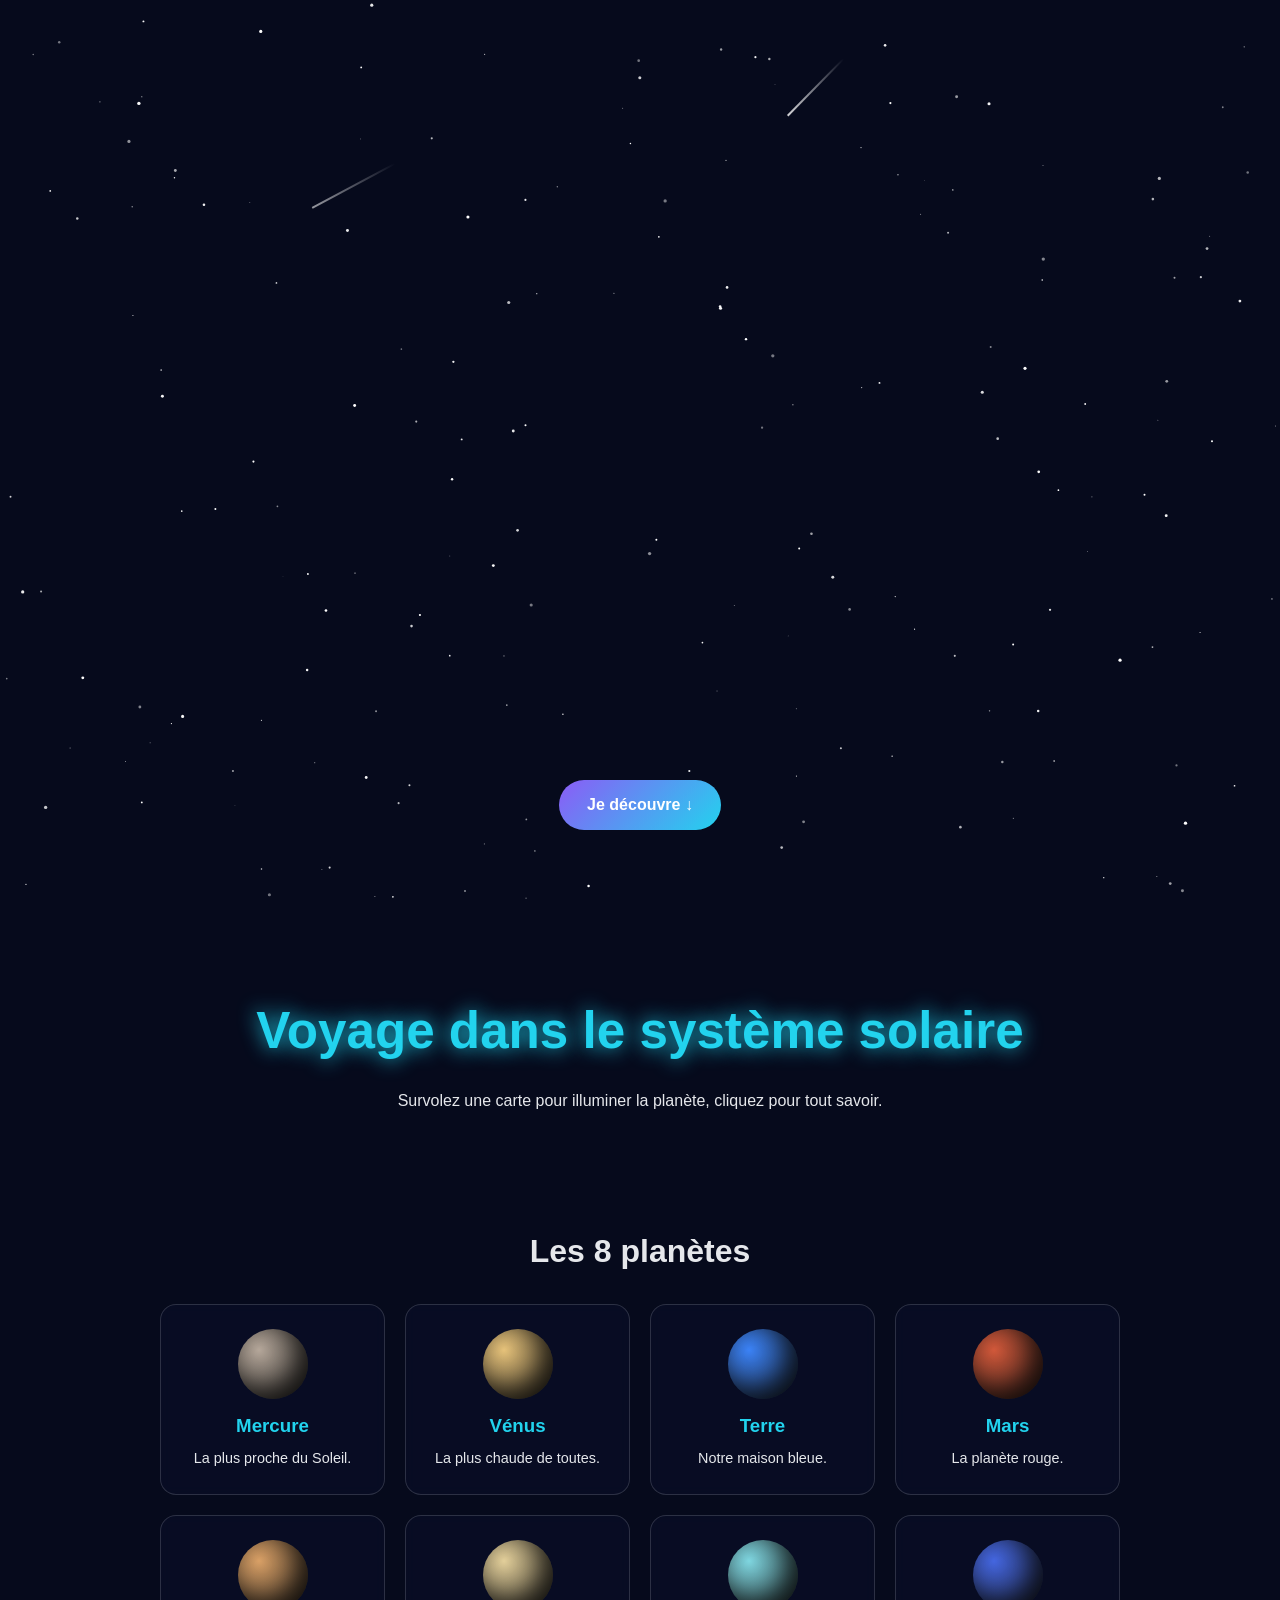
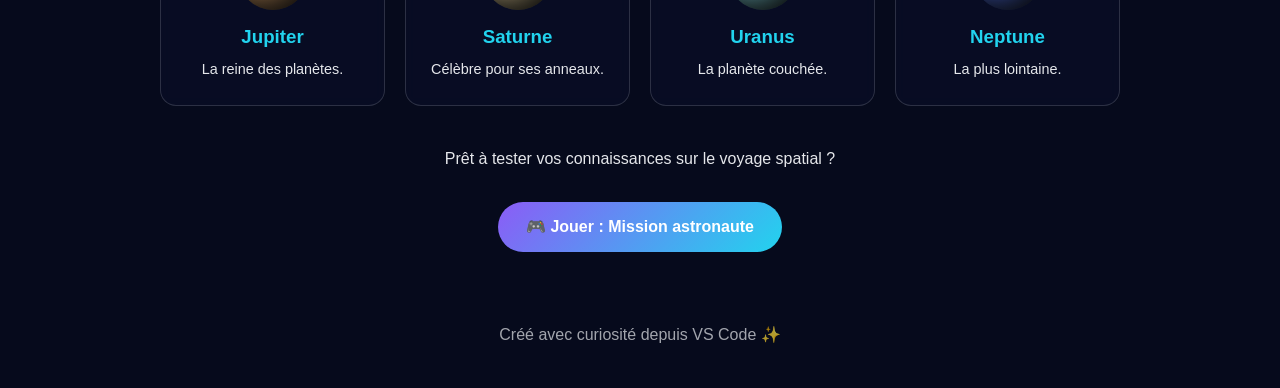
==== index.html @ cc8459a4 "Voyage dans l'espace" ====
<!DOCTYPE html>
<html lang="fr">
<head>
  <meta charset="UTF-8">
  <meta name="viewport" content="width=device-width, initial-scale=1.0">
  <title>Voyage dans l'espace</title>
  <link rel="stylesheet" href="style.css">
</head>
<body>
  <canvas id="fond"></canvas>

  <!-- Écran d'accueil : uniquement le ciel étoilé et un bouton -->
  <section class="accueil">
    <a class="bouton pulse" href="#intro">Je découvre ↓</a>
  </section>

  <header id="intro">
    <h1>Voyage dans le système solaire</h1>
    <p>Survolez une carte pour illuminer la planète, cliquez pour tout savoir.</p>
  </header>

  <main id="planetes">
    <h2>Les 8 planètes</h2>
    <div class="grille" id="grille"></div>    
    <div class="lien-jeu">
      <p>Prêt à tester vos connaissances sur le voyage spatial ?</p>
      <a class="bouton" href="jeu.html">🎮 Jouer : Mission astronaute</a>
    </div>
  </main>

  <div class="voile" id="voile">
    <div class="fiche" id="fiche"></div>
  </div>

  <footer>Créé avec curiosité depuis VS Code ✨</footer>

  <script src="script.js"></script>
</body>
</html>
---- style.css ----
:root {
  --fond: #060a1c;
  --violet: #8b5cf6;
  --cyan: #22d3ee;
  --texte: #e5e7eb;
}

* { box-sizing: border-box; }

html { scroll-behavior: smooth; }

body {
  margin: 0;
  font-family: Arial, Helvetica, sans-serif;
  line-height: 1.6;
  color: var(--texte);
  background: var(--fond);
}

/* Le canvas reste fixe derrière tout le reste */
#fond {
  position: fixed;
  inset: 0;
  width: 100%;
  height: 100%;
  z-index: -1;
}

/* ===== Écran d'accueil : ciel seul + bouton ===== */
.accueil {
  height: 100vh;
  display: flex;
  align-items: flex-end;
  justify-content: center;
  padding-bottom: 70px;
}

.pulse { animation: pulse 2.2s ease-in-out infinite; }
@keyframes pulse {
  0%, 100% { box-shadow: 0 0 10px rgba(34, 211, 238, 0.4); }
  50% { box-shadow: 0 0 30px rgba(139, 92, 246, 0.9); }
}

header { text-align: center; padding: 90px 20px 50px; }

h1 {
  font-size: clamp(2rem, 6vw, 3.2rem);
  margin: 0 0 10px;
  color: var(--cyan);
  text-shadow: 0 0 20px var(--cyan);
}

.bouton {
  display: inline-block;
  margin-top: 15px;
  padding: 12px 28px;
  background: linear-gradient(135deg, var(--violet), var(--cyan));
  color: white;
  font-weight: bold;
  text-decoration: none;
  border-radius: 30px;
  transition: transform 0.2s;
}
.bouton:hover { transform: scale(1.1); }

main { max-width: 1000px; margin: 0 auto; padding: 20px; }
main h2 { text-align: center; font-size: 2rem; }

.grille {
  display: grid;
  grid-template-columns: repeat(auto-fit, minmax(210px, 1fr));
  gap: 20px;
}

.carte {
  background: rgba(10, 15, 40, 0.65);
  backdrop-filter: blur(6px);
  border: 1px solid rgba(255, 255, 255, 0.15);
  border-radius: 16px;
  padding: 24px;
  text-align: center;
  cursor: pointer;
  transition: transform 0.3s, box-shadow 0.3s;
}
.carte:hover {
  transform: translateY(-8px);
  box-shadow: 0 0 25px var(--violet);
}
.carte h3 { color: var(--cyan); margin: 12px 0 6px; }
.carte p { margin: 0; font-size: 0.9rem; }

/* Petite planète dessinée en CSS */
.pastille {
  width: 70px;
  height: 70px;
  margin: 0 auto;
  border-radius: 50%;
  box-shadow: inset -10px -10px 20px rgba(0, 0, 0, 0.5);
}

/* Fenêtre qui s'ouvre au clic */
.voile {
  position: fixed;
  inset: 0;
  background: rgba(0, 0, 10, 0.75);
  display: none;
  align-items: center;
  justify-content: center;
  padding: 20px;
  z-index: 10;
}
.voile.ouvert { display: flex; }

.fiche {
  position: relative;
  width: 100%;
  max-width: 560px;
  max-height: 90vh;
  overflow-y: auto;
  background: #0d1330;
  border: 1px solid var(--violet);
  border-radius: 20px;
  padding: 28px;
  box-shadow: 0 0 40px rgba(139, 92, 246, 0.5);
  animation: apparait 0.3s;
}
@keyframes apparait {
  from { opacity: 0; transform: scale(0.9); }
  to { opacity: 1; transform: scale(1); }
}

.fiche h2 { color: var(--cyan); margin: 10px 0 0; text-align: center; }
.fiche .type { text-align: center; opacity: 0.7; margin: 0 0 16px; }
.fiche ul { padding-left: 20px; }

.fermer {
  position: absolute;
  top: 12px;
  right: 14px;
  background: none;
  border: none;
  color: white;
  font-size: 1.8rem;
  cursor: pointer;
}

.stats {
  display: grid;
  grid-template-columns: 1fr 1fr;
  gap: 10px;
}
.stat {
  background: rgba(255, 255, 255, 0.07);
  border-radius: 10px;
  padding: 10px;
  font-size: 0.85rem;
}
.stat b { display: block; color: var(--cyan); font-size: 0.75rem; text-transform: uppercase; }

.savoir {
  margin-top: 16px;
  padding: 12px;
  border-left: 4px solid var(--violet);
  background: rgba(139, 92, 246, 0.15);
  border-radius: 0 10px 10px 0;
}

footer { text-align: center; padding: 40px 20px; opacity: 0.7; }

/* ===== Page voyage ===== */
body.voyage {
  min-height: 100vh;
  display: flex;
  flex-direction: column;
}
.voyage header { padding: 60px 20px 10px; }
.espace { flex: 1; min-height: 25vh; }

.retour {
  position: absolute;
  top: 18px;
  left: 20px;
  color: var(--cyan);
  text-decoration: none;
}
.retour:hover { text-decoration: underline; }

.panneau {
  max-width: 800px;
  width: 100%;
  margin: 0 auto 30px;
  padding: 24px;
  text-align: center;
  background: rgba(10, 15, 40, 0.7);
  backdrop-filter: blur(6px);
  border: 1px solid rgba(255, 255, 255, 0.15);
  border-radius: 20px;
}
.legende { margin: 0; opacity: 0.8; }
.grand-nombre {
  margin: 6px 0 16px;
  font-size: clamp(1.8rem, 7vw, 3.4rem);
  font-weight: bold;
  color: var(--cyan);
  text-shadow: 0 0 20px var(--cyan);
  font-variant-numeric: tabular-nums;
}
.panneau .bouton { border: none; cursor: pointer; font-size: 1rem; }
.fiche .bouton { display: block; text-align: center; margin-top: 18px; }
/* ===== Page jeu ===== */
body.jeu-page { min-height: 100vh; }
.jeu-page main {
  max-width: 680px;
  margin: 0 auto;
  padding: 70px 20px 40px;
}

.panneau-jeu {
  text-align: center;
  padding: 28px;
  background: rgba(10, 15, 40, 0.75);
  backdrop-filter: blur(6px);
  border: 1px solid rgba(255, 255, 255, 0.15);
  border-radius: 20px;
  animation: apparait 0.3s;
}
.panneau-jeu h1 { font-size: clamp(1.6rem, 5vw, 2.2rem); }
.panneau-jeu h2 { color: var(--cyan); margin: 10px 0; }

.gros-emoji { font-size: 4.5rem; margin: 0; }
.score {
  font-size: 3.5rem;
  font-weight: bold;
  margin: 0;
  color: var(--cyan);
  text-shadow: 0 0 20px var(--cyan);
}

.etape { margin: 0 0 6px; opacity: 0.8; font-size: 0.9rem; }
.barre { height: 8px; background: rgba(255, 255, 255, 0.12); border-radius: 8px; overflow: hidden; margin-bottom: 14px; }
.barre div { height: 100%; background: linear-gradient(90deg, var(--violet), var(--cyan)); transition: width 0.4s; }

.regles { list-style: none; padding: 0; text-align: left; max-width: 420px; margin: 16px auto; }
.regles li { margin: 8px 0; }

.deux { display: grid; grid-template-columns: 1fr 1fr; gap: 12px; margin: 16px 0; }
.colonne { display: grid; gap: 10px; margin: 16px 0; }

.choix {
  padding: 14px;
  font-size: 1rem;
  color: var(--texte);
  background: rgba(255, 255, 255, 0.08);
  border: 1px solid rgba(255, 255, 255, 0.25);
  border-radius: 12px;
  cursor: pointer;
  transition: transform 0.15s, background 0.15s;
}
.choix:hover:not(:disabled) { transform: scale(1.03); background: rgba(139, 92, 246, 0.3); }
.choix:disabled { cursor: default; opacity: 0.8; }
.choix.vrai { background: rgba(34, 197, 94, 0.35); border-color: #22c55e; opacity: 1; }
.choix.faux { background: rgba(239, 68, 68, 0.35); border-color: #ef4444; opacity: 1; }

.verdict {
  margin: 14px 0 6px;
  padding: 12px 14px;
  text-align: left;
  border-radius: 0 10px 10px 0;
  font-size: 0.95rem;
}
.verdict.bon { border-left: 4px solid #22c55e; background: rgba(34, 197, 94, 0.15); }
.verdict.mauvais { border-left: 4px solid #ef4444; background: rgba(239, 68, 68, 0.15); }

.sac {
  margin-top: 18px;
  padding: 10px;
  font-size: 1.4rem;
  background: rgba(255, 255, 255, 0.07);
  border-radius: 12px;
}
.sac b { font-size: 0.9rem; margin-right: 6px; }
.sac span { letter-spacing: 4px; }

.bouton.gros { border: none; cursor: pointer; font-size: 1.05rem; margin: 10px 6px 0; }
.jeu-page .bouton { border: none; cursor: pointer; font-size: 1rem; }

.lien-jeu { text-align: center; margin: 40px 0 10px; }
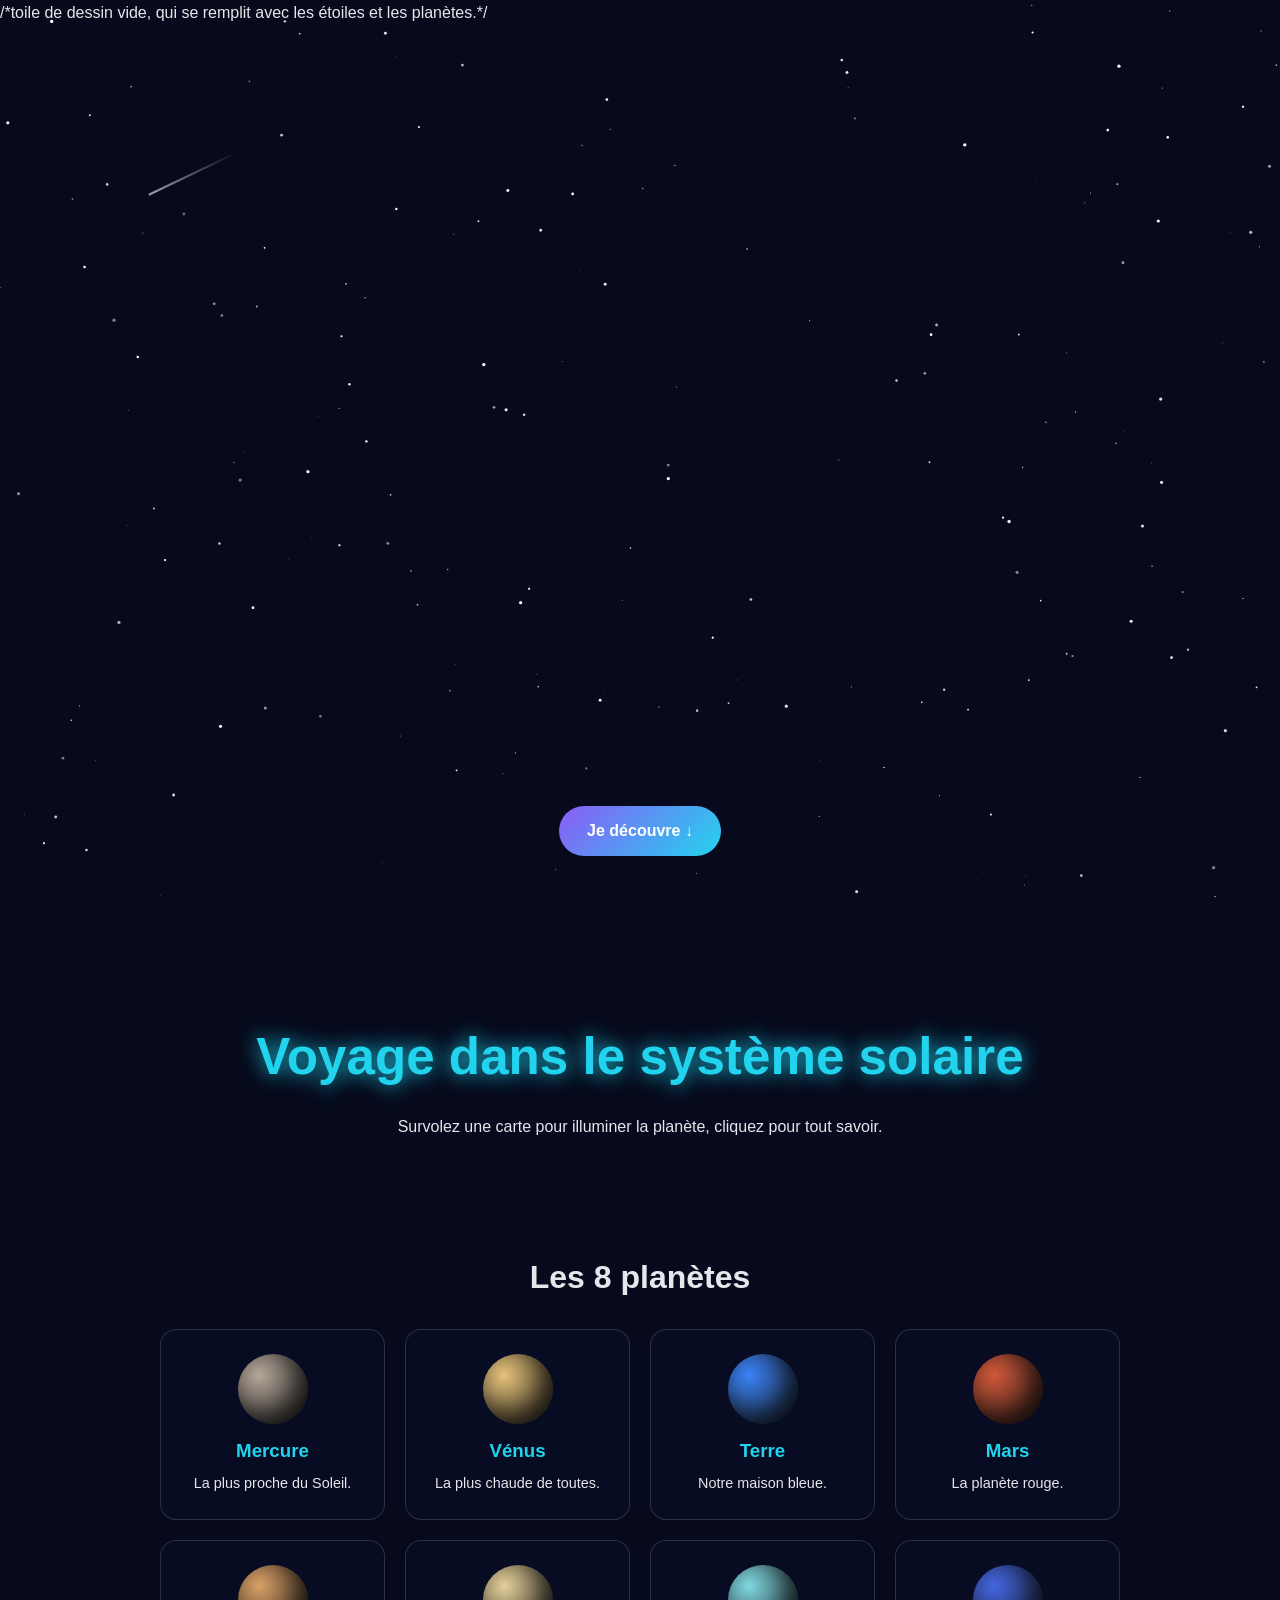
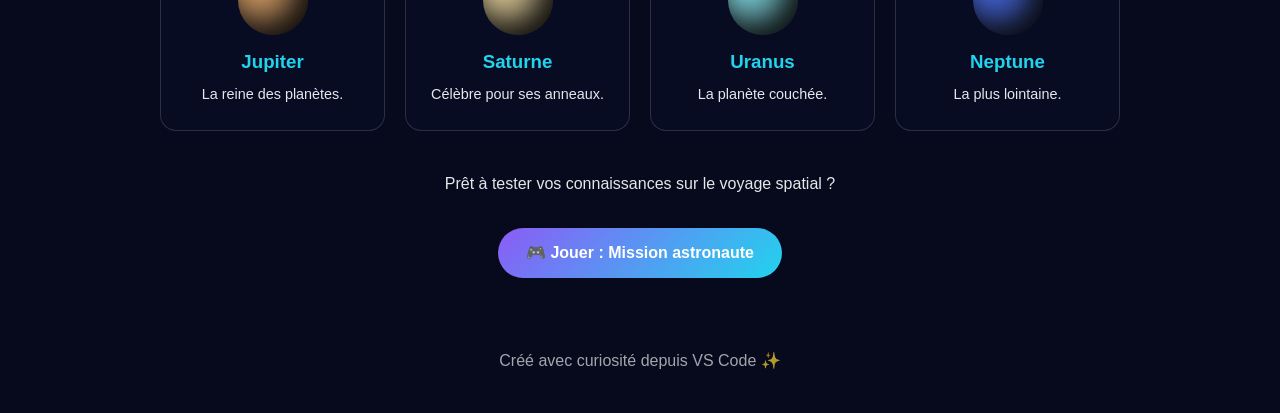
==== commit 9c980759: "codage" ====
--- a/index.html
+++ b/index.html
@@ -8,8 +8,9 @@
 </head>
 <body>
   <canvas id="fond"></canvas>
-
+/*toile de dessin vide, qui se remplit avec les étoiles et les planètes.*/
   <!-- Écran d'accueil : uniquement le ciel étoilé et un bouton -->
+  
   <section class="accueil">
     <a class="bouton pulse" href="#intro">Je découvre ↓</a>
   </section>
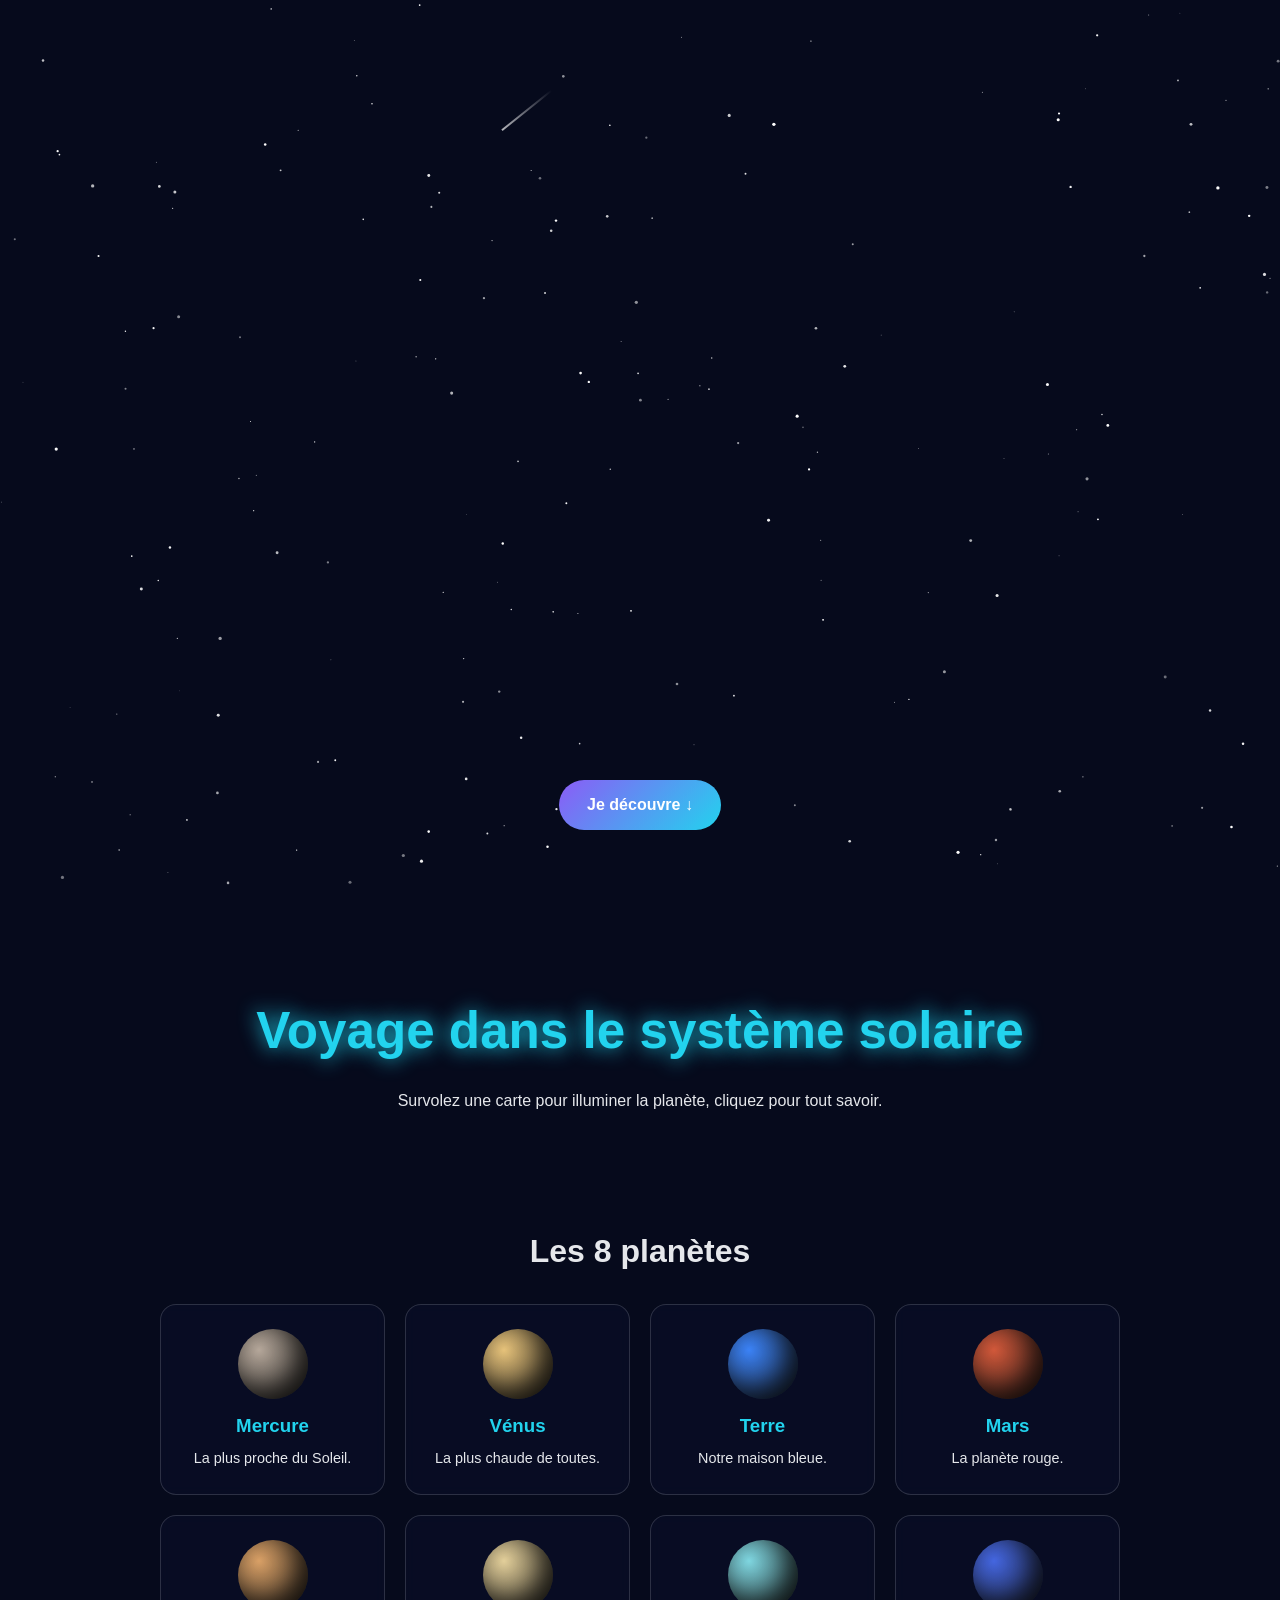
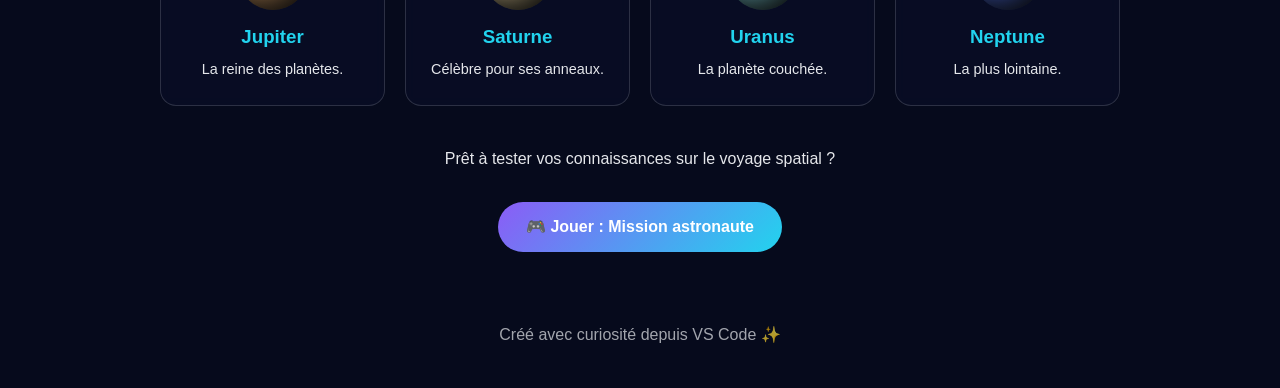
==== commit 90387e96: "Update index.html" ====
--- a/index.html
+++ b/index.html
@@ -8,9 +8,8 @@
 </head>
 <body>
   <canvas id="fond"></canvas>
-/*toile de dessin vide, qui se remplit avec les étoiles et les planètes.*/
   <!-- Écran d'accueil : uniquement le ciel étoilé et un bouton -->
-  
+ <!--« toile de dessin » vide, que JavaScript remplit avec les étoiles et les planètes.-->
   <section class="accueil">
     <a class="bouton pulse" href="#intro">Je découvre ↓</a>
   </section>
